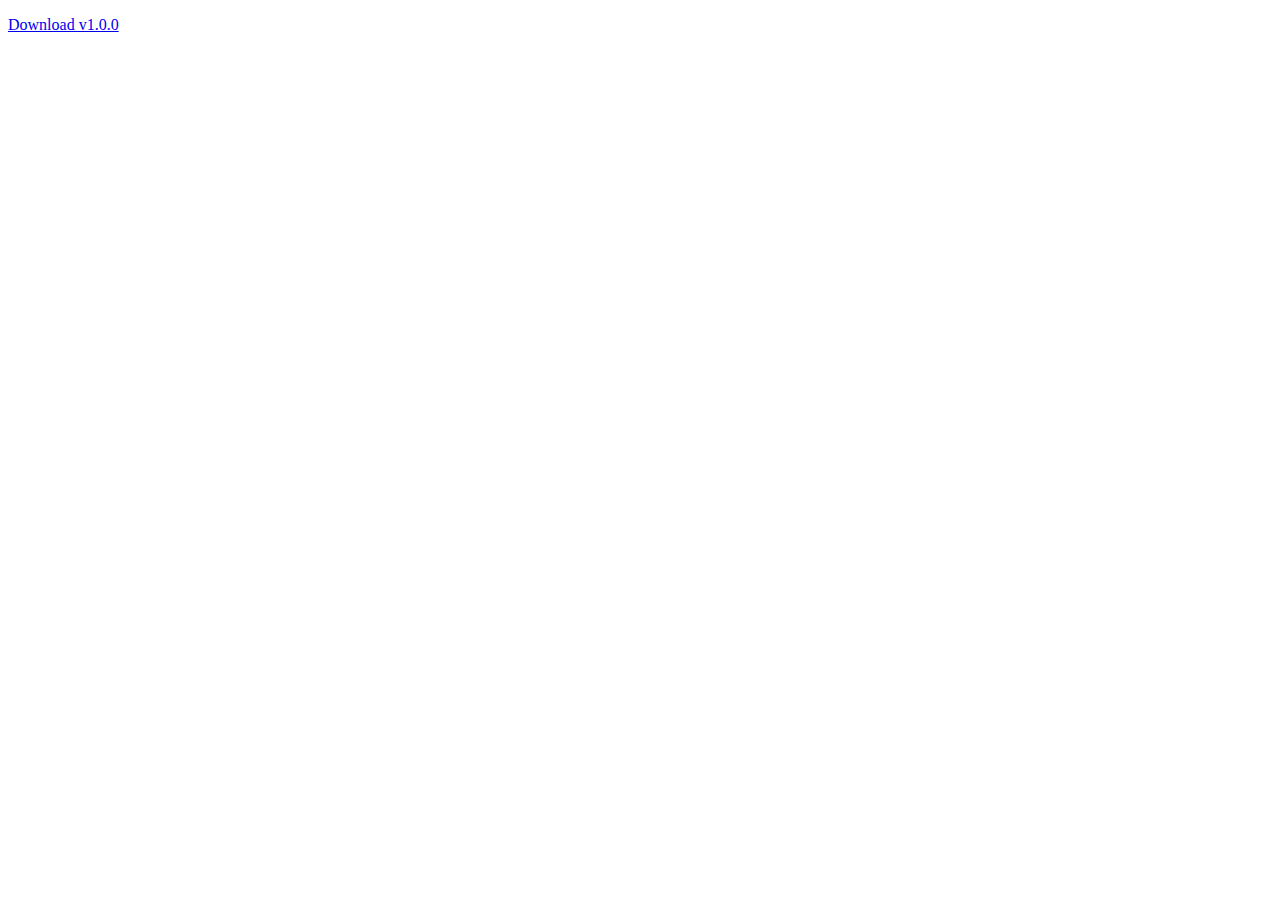
==== index.html @ aa920fe1 "[fix] link" ====
<!DOCTYPE html>
<html lang="ja">
<head>
  <meta charset="UTF-8">
  <title>シンジー</title>
</head>
<body>
  <p><a href="https://chrome.google.com/webstore/detail/gokjcojiiabkpfmkebfgnobhacadeggn" target="_blank">Download v1.0.0</a></p>
</body>
</html>
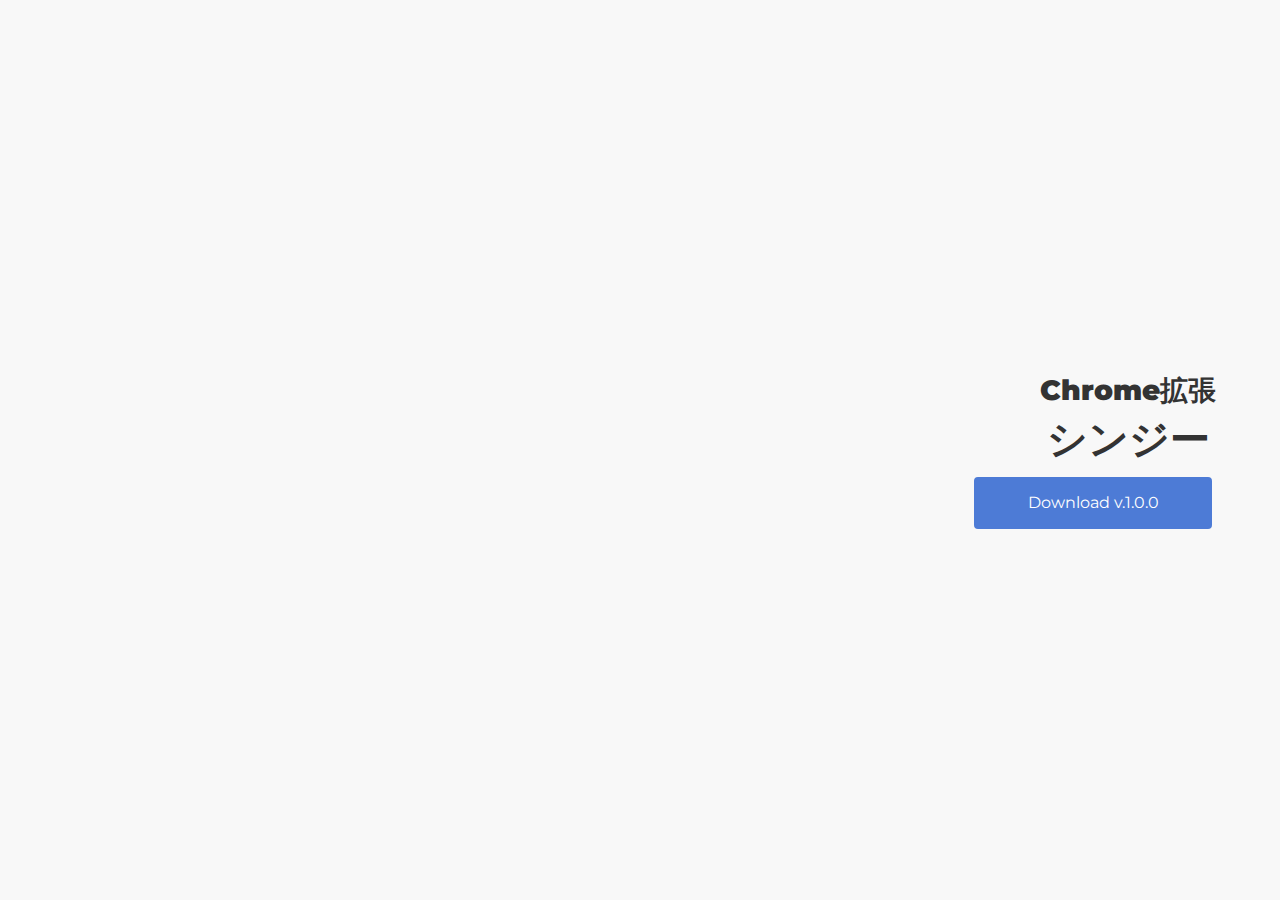
==== commit 42c18abf: "[add] index page" ====
--- a/index.html
+++ b/index.html
@@ -1,10 +1,32 @@
 <!DOCTYPE html>
 <html lang="ja">
-<head>
-  <meta charset="UTF-8">
-  <title>シンジー</title>
-</head>
-<body>
-  <p><a href="https://chrome.google.com/webstore/detail/gokjcojiiabkpfmkebfgnobhacadeggn" target="_blank">Download v1.0.0</a></p>
-</body>
+  <head>
+    <meta charset="utf-8">
+    <meta http-equiv="X-UA-Compatible" content="IE=edge">
+    <meta name="viewport" content="width=device-width, initial-scale=1">
+    <title>Chrome拡張機能「シンジー」</title>
+    <meta name="description" content="ファンの皆様にお送りする、シンジーのChrome拡張機能（非公式）です">
+    <meta name="keywords" content="シンジー">
+    <meta property="og:title" content="Chrome拡張機能「シンジー」">
+    <meta property="og:type" content="website">
+    <meta property="og:image" content="https://utzmie.github.io/shinji-extension/assets/img/shinji.png">
+    <meta property="og:url" content="https://utzmie.github.io/shinji-extension/">
+    <meta property="og:description" content="ファンの皆様にお送りする、シンジーのChrome拡張機能（非公式）です">
+    <meta property="og:site_name" content="Chrome拡張機能「シンジー」">
+    <meta property="og:locale" content="ja_JP">
+    <link rel="canonical" href="https://utzmie.github.io/shinji-extension/">
+    <link rel="stylesheet" href="./assets/css/style.min.css">
+    <link rel="stylesheet" href="//fonts.googleapis.com/css?family=Montserrat">
+  </head>
+  <body>
+    <main class="l-container">
+      <div class="l-contents">
+        <h1 class="l-title"><img src="./assets/img/chrome.png" alt="" width="64" class="title__icon">
+          <div class="title__text"><span class="title__sub">Chrome拡張</span><br><span class="title__name">シンジー</span></div>
+        </h1>
+        <div class="l-button"><a href="https://chrome.google.com/webstore/detail/gokjcojiiabkpfmkebfgnobhacadeggn" target="_blank" class="button button--primary"><span>Download v.1.0.0</span></a></div>
+      </div>
+      <div style="background-image: url(./assets/img/shinji.png);" class="hero"></div>
+    </main>
+  </body>
 </html>--- a/assets/css/style.min.css
+++ b/assets/css/style.min.css
@@ -0,0 +1 @@
+/*! normalize.css v4.0.0 | MIT License | github.com/necolas/normalize.css */html{font-family:sans-serif;-ms-text-size-adjust:100%;-webkit-text-size-adjust:100%}body{margin:0}article,aside,details,figcaption,figure,footer,header,main,menu,nav,section,summary{display:block}audio,canvas,progress,video{display:inline-block}audio:not([controls]){display:none;height:0}progress{vertical-align:baseline}[hidden],template{display:none}a{background-color:transparent}a:active,a:hover{outline-width:0}abbr[title]{border-bottom:none;text-decoration:underline;text-decoration:underline dotted}b,strong{font-weight:inherit;font-weight:bolder}dfn{font-style:italic}h1{font-size:2em;margin:.67em 0}mark{background-color:#ff0;color:#000}small{font-size:80%}sub,sup{font-size:75%;line-height:0;position:relative;vertical-align:baseline}sub{bottom:-.25em}sup{top:-.5em}img{border-style:none}svg:not(:root){overflow:hidden}code,kbd,pre,samp{font-family:monospace,monospace;font-size:1em}figure{margin:1em 40px}hr{box-sizing:content-box;height:0;overflow:visible}button,input,select,textarea{font:inherit}optgroup{font-weight:700}button,input,select{overflow:visible}button,input,select,textarea{margin:0}button,select{text-transform:none}[type=button],[type=reset],[type=submit],button{cursor:pointer}[disabled]{cursor:default}[type=reset],[type=submit],button,html [type=button]{-webkit-appearance:button}button::-moz-focus-inner,input::-moz-focus-inner{border:0;padding:0}button:-moz-focusring,input:-moz-focusring{outline:1px dotted ButtonText}fieldset{border:1px solid silver;margin:0 2px;padding:.35em .625em .75em}legend{box-sizing:border-box;color:inherit;display:table;max-width:100%;padding:0;white-space:normal}textarea{overflow:auto}[type=checkbox],[type=radio]{box-sizing:border-box;padding:0}[type=number]::-webkit-inner-spin-button,[type=number]::-webkit-outer-spin-button{height:auto}[type=search]{-webkit-appearance:textfield}[type=search]::-webkit-search-cancel-button,[type=search]::-webkit-search-decoration{-webkit-appearance:none}:root{box-sizing:border-box}*,:after,:before{box-sizing:inherit}body,html{margin:0;padding:0}html{font-size:10px}body{background-color:#f8f8f8;color:#333;font-family:Montserrat,-apple-system,BlinkMacSystemFont,Helvetica,Hiragino Kaku Gothic ProN,Meiryo,sans-serif;font-size:1.6rem;line-height:1.6}address{font-style:normal}a{color:#1a0dab;text-decoration:underline}a:focus,a:hover{color:#9e272d;text-decoration:none}a:active{color:#9e272d;text-decoration:underline}h1,h2,h3,h4,h5,h6{font-weight:400}img{height:auto;vertical-align:bottom}iframe,img{max-width:100%}.l-contents{position:absolute;z-index:1;right:5%;height:100%;margin:auto;-ms-flex-direction:column;flex-direction:column}.l-contents,.l-contents .l-title{display:-ms-flexbox;display:flex;-ms-flex-align:center;align-items:center;-ms-flex-pack:center;justify-content:center}.l-contents .l-title{margin:0 auto;padding:0;text-align:center;font-size:2.8rem;font-weight:900;line-height:1.4}.l-contents .l-title img{margin-right:1rem}.l-contents .l-title .title__text{text-align:center}.l-contents .l-title .title__name{font-size:4rem}.l-contents .l-button{text-align:center;width:100%;margin:.618em 0 0}.l-contents .l-button .button{display:block;margin-left:.5em;margin-right:.25em}.button{position:relative;display:inline-block;max-width:100%;font-size:1.6rem;line-height:1;cursor:pointer;text-align:center;background-color:transparent;color:#333;border:2px solid #ddd;border-radius:0;padding:1em 2em;font-weight:400;transition:all .15s linear;border-radius:4px}.button,.button:active{text-decoration:none}.button:focus,.button:hover{border-color:#333;background-color:#333;color:#fff;outline:0}.button--block{display:block;width:100%}.button--primary{border-color:#4d7bd6;background-color:#4d7bd6;color:#fff}.button--primary:focus,.button--primary:hover{border-color:#5c92ff;background-color:#5c92ff}.hero{position:relative;width:100vw;height:100vh;background-repeat:no-repeat;background-size:cover;background-position:50% 50%}.clearfix:after{content:'';clear:both;display:block}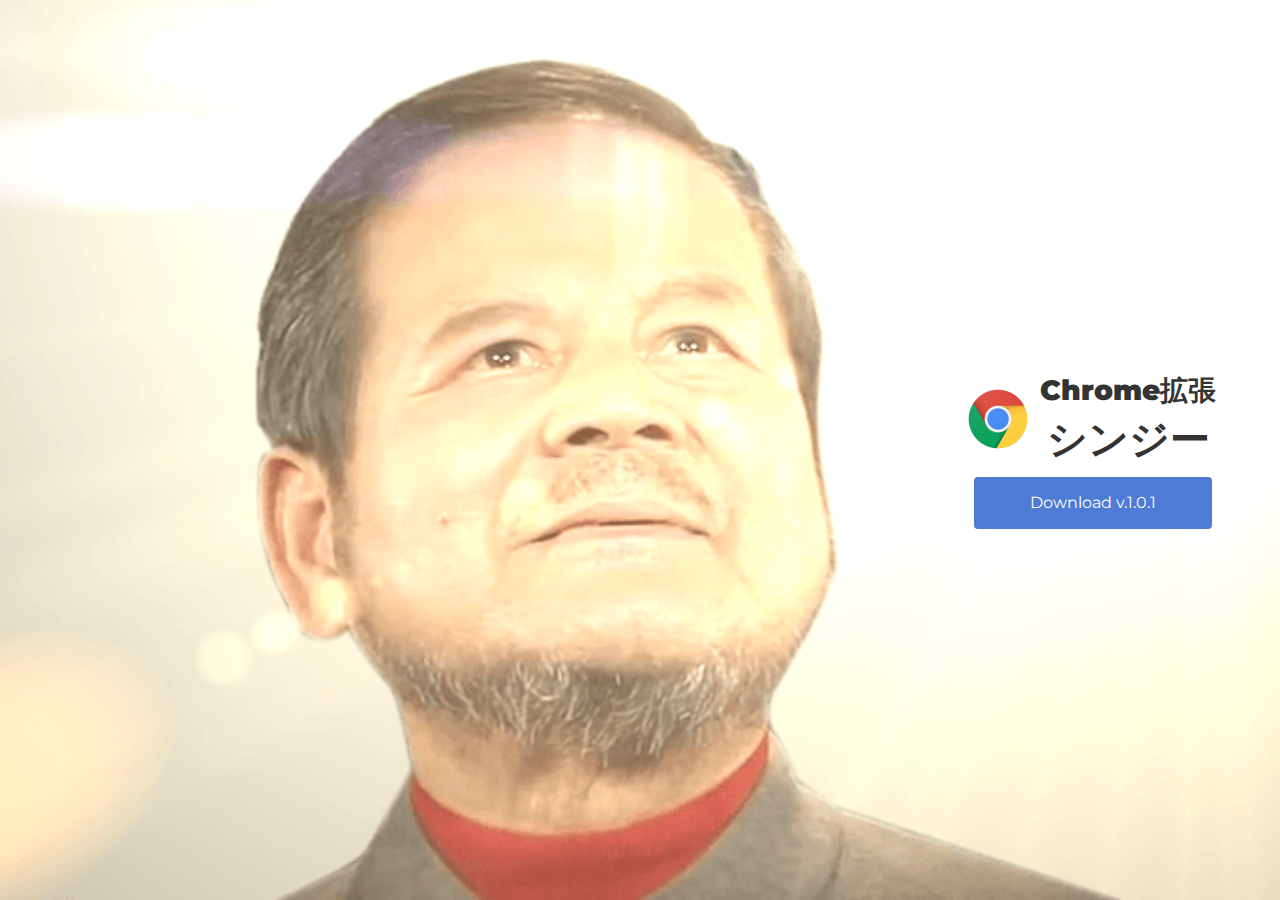
==== commit ea7fa47a: "[fix] version 1.0.1" ====
--- a/index.html
+++ b/index.html
@@ -24,7 +24,7 @@
         <h1 class="l-title"><img src="./assets/img/chrome.png" alt="" width="64" class="title__icon">
           <div class="title__text"><span class="title__sub">Chrome拡張</span><br><span class="title__name">シンジー</span></div>
         </h1>
-        <div class="l-button"><a href="https://chrome.google.com/webstore/detail/gokjcojiiabkpfmkebfgnobhacadeggn" target="_blank" class="button button--primary"><span>Download v.1.0.0</span></a></div>
+        <div class="l-button"><a href="https://chrome.google.com/webstore/detail/gokjcojiiabkpfmkebfgnobhacadeggn" target="_blank" class="button button--primary"><span>Download v.1.0.1</span></a></div>
       </div>
       <div style="background-image: url(./assets/img/shinji.png);" class="hero"></div>
     </main>
--- a/assets/css/style.min.css
+++ b/assets/css/style.min.css
@@ -1 +1 @@
-/*! normalize.css v4.0.0 | MIT License | github.com/necolas/normalize.css */html{font-family:sans-serif;-ms-text-size-adjust:100%;-webkit-text-size-adjust:100%}body{margin:0}article,aside,details,figcaption,figure,footer,header,main,menu,nav,section,summary{display:block}audio,canvas,progress,video{display:inline-block}audio:not([controls]){display:none;height:0}progress{vertical-align:baseline}[hidden],template{display:none}a{background-color:transparent}a:active,a:hover{outline-width:0}abbr[title]{border-bottom:none;text-decoration:underline;text-decoration:underline dotted}b,strong{font-weight:inherit;font-weight:bolder}dfn{font-style:italic}h1{font-size:2em;margin:.67em 0}mark{background-color:#ff0;color:#000}small{font-size:80%}sub,sup{font-size:75%;line-height:0;position:relative;vertical-align:baseline}sub{bottom:-.25em}sup{top:-.5em}img{border-style:none}svg:not(:root){overflow:hidden}code,kbd,pre,samp{font-family:monospace,monospace;font-size:1em}figure{margin:1em 40px}hr{box-sizing:content-box;height:0;overflow:visible}button,input,select,textarea{font:inherit}optgroup{font-weight:700}button,input,select{overflow:visible}button,input,select,textarea{margin:0}button,select{text-transform:none}[type=button],[type=reset],[type=submit],button{cursor:pointer}[disabled]{cursor:default}[type=reset],[type=submit],button,html [type=button]{-webkit-appearance:button}button::-moz-focus-inner,input::-moz-focus-inner{border:0;padding:0}button:-moz-focusring,input:-moz-focusring{outline:1px dotted ButtonText}fieldset{border:1px solid silver;margin:0 2px;padding:.35em .625em .75em}legend{box-sizing:border-box;color:inherit;display:table;max-width:100%;padding:0;white-space:normal}textarea{overflow:auto}[type=checkbox],[type=radio]{box-sizing:border-box;padding:0}[type=number]::-webkit-inner-spin-button,[type=number]::-webkit-outer-spin-button{height:auto}[type=search]{-webkit-appearance:textfield}[type=search]::-webkit-search-cancel-button,[type=search]::-webkit-search-decoration{-webkit-appearance:none}:root{box-sizing:border-box}*,:after,:before{box-sizing:inherit}body,html{margin:0;padding:0}html{font-size:10px}body{background-color:#f8f8f8;color:#333;font-family:Montserrat,-apple-system,BlinkMacSystemFont,Helvetica,Hiragino Kaku Gothic ProN,Meiryo,sans-serif;font-size:1.6rem;line-height:1.6}address{font-style:normal}a{color:#1a0dab;text-decoration:underline}a:focus,a:hover{color:#9e272d;text-decoration:none}a:active{color:#9e272d;text-decoration:underline}h1,h2,h3,h4,h5,h6{font-weight:400}img{height:auto;vertical-align:bottom}iframe,img{max-width:100%}.l-contents{position:absolute;z-index:1;right:5%;height:100%;margin:auto;-ms-flex-direction:column;flex-direction:column}.l-contents,.l-contents .l-title{display:-ms-flexbox;display:flex;-ms-flex-align:center;align-items:center;-ms-flex-pack:center;justify-content:center}.l-contents .l-title{margin:0 auto;padding:0;text-align:center;font-size:2.8rem;font-weight:900;line-height:1.4}.l-contents .l-title img{margin-right:1rem}.l-contents .l-title .title__text{text-align:center}.l-contents .l-title .title__name{font-size:4rem}.l-contents .l-button{text-align:center;width:100%;margin:.618em 0 0}.l-contents .l-button .button{display:block;margin-left:.5em;margin-right:.25em}.button{position:relative;display:inline-block;max-width:100%;font-size:1.6rem;line-height:1;cursor:pointer;text-align:center;background-color:transparent;color:#333;border:2px solid #ddd;border-radius:0;padding:1em 2em;font-weight:400;transition:all .15s linear;border-radius:4px}.button,.button:active{text-decoration:none}.button:focus,.button:hover{border-color:#333;background-color:#333;color:#fff;outline:0}.button--block{display:block;width:100%}.button--primary{border-color:#4d7bd6;background-color:#4d7bd6;color:#fff}.button--primary:focus,.button--primary:hover{border-color:#5c92ff;background-color:#5c92ff}.hero{position:relative;width:100vw;height:100vh;background-repeat:no-repeat;background-size:cover;background-position:50% 50%}.clearfix:after{content:'';clear:both;display:block}+/*! normalize.css v4.0.0 | MIT License | github.com/necolas/normalize.css */html{font-family:sans-serif;-ms-text-size-adjust:100%;-webkit-text-size-adjust:100%}body{margin:0}article,aside,details,figcaption,figure,footer,header,main,menu,nav,section,summary{display:block}audio,canvas,progress,video{display:inline-block}audio:not([controls]){display:none;height:0}progress{vertical-align:baseline}[hidden],template{display:none}a{background-color:transparent}a:active,a:hover{outline-width:0}abbr[title]{border-bottom:none;text-decoration:underline;text-decoration:underline dotted}b,strong{font-weight:inherit;font-weight:bolder}dfn{font-style:italic}h1{font-size:2em;margin:.67em 0}mark{background-color:#ff0;color:#000}small{font-size:80%}sub,sup{font-size:75%;line-height:0;position:relative;vertical-align:baseline}sub{bottom:-.25em}sup{top:-.5em}img{border-style:none}svg:not(:root){overflow:hidden}code,kbd,pre,samp{font-family:monospace,monospace;font-size:1em}figure{margin:1em 40px}hr{box-sizing:content-box;height:0;overflow:visible}button,input,select,textarea{font:inherit}optgroup{font-weight:700}button,input,select{overflow:visible}button,input,select,textarea{margin:0}button,select{text-transform:none}[type=button],[type=reset],[type=submit],button{cursor:pointer}[disabled]{cursor:default}[type=reset],[type=submit],button,html [type=button]{-webkit-appearance:button}button::-moz-focus-inner,input::-moz-focus-inner{border:0;padding:0}button:-moz-focusring,input:-moz-focusring{outline:1px dotted ButtonText}fieldset{border:1px solid silver;margin:0 2px;padding:.35em .625em .75em}legend{box-sizing:border-box;color:inherit;display:table;max-width:100%;padding:0;white-space:normal}textarea{overflow:auto}[type=checkbox],[type=radio]{box-sizing:border-box;padding:0}[type=number]::-webkit-inner-spin-button,[type=number]::-webkit-outer-spin-button{height:auto}[type=search]{-webkit-appearance:textfield}[type=search]::-webkit-search-cancel-button,[type=search]::-webkit-search-decoration{-webkit-appearance:none}:root{box-sizing:border-box}*,:after,:before{box-sizing:inherit}body,html{margin:0;padding:0}html{font-size:10px}body{background-color:#f8f8f8;color:#333;font-family:Montserrat,-apple-system,BlinkMacSystemFont,Helvetica,Hiragino Kaku Gothic ProN,Meiryo,sans-serif;font-size:1.6rem;line-height:1.6}address{font-style:normal}a{color:#1a0dab;text-decoration:underline}a:focus,a:hover{color:#9e272d;text-decoration:none}a:active{color:#9e272d;text-decoration:underline}h1,h2,h3,h4,h5,h6{font-weight:400}img{height:auto;vertical-align:bottom}iframe,img{max-width:100%}.l-contents{position:absolute;z-index:1;right:5%;height:100%;margin:auto;display:-ms-flexbox;display:flex;-ms-flex-align:center;align-items:center;-ms-flex-direction:column;flex-direction:column;-ms-flex-pack:center;justify-content:center}@media (max-width:640px){.l-contents{position:absolute;left:0;right:0;bottom:22px;height:auto;margin-left:10%;margin-right:10%}}.l-contents .l-title{margin:0 auto;padding:0;text-align:center;font-size:2.8rem;font-weight:900;line-height:1.4;display:-ms-flexbox;display:flex;-ms-flex-align:center;align-items:center;-ms-flex-pack:center;justify-content:center}.l-contents .l-title img{margin-right:1rem}.l-contents .l-title .title__text{text-align:center}.l-contents .l-title .title__name{font-size:4rem}@media (max-width:640px){.l-contents .l-title{font-size:1.8rem}.l-contents .l-title .title__name{font-size:2.6rem}}.l-contents .l-button{text-align:center;width:100%;margin:.618em 0 0}.l-contents .l-button .button{display:block;margin-left:.5em;margin-right:.25em}@media (max-width:640px){.l-contents .l-button{margin-top:1.618em}.l-contents .l-button .button{margin-left:0;margin-right:0}}.button{position:relative;display:inline-block;max-width:100%;font-size:1.6rem;line-height:1;cursor:pointer;text-align:center;background-color:transparent;color:#333;border:2px solid #ddd;border-radius:0;padding:1em 2em;font-weight:400;transition:all .15s linear;border-radius:4px}.button,.button:active{text-decoration:none}.button:focus,.button:hover{border-color:#333;background-color:#333;color:#fff;outline:0}.button--block{display:block;width:100%}.button--primary{border-color:#4d7bd6;background-color:#4d7bd6;color:#fff}.button--primary:focus,.button--primary:hover{border-color:#5c92ff;background-color:#5c92ff}.hero{position:relative;width:100vw;height:100vh;background-repeat:no-repeat;background-size:cover;background-position:50% 50%}.clearfix:after{content:'';clear:both;display:block}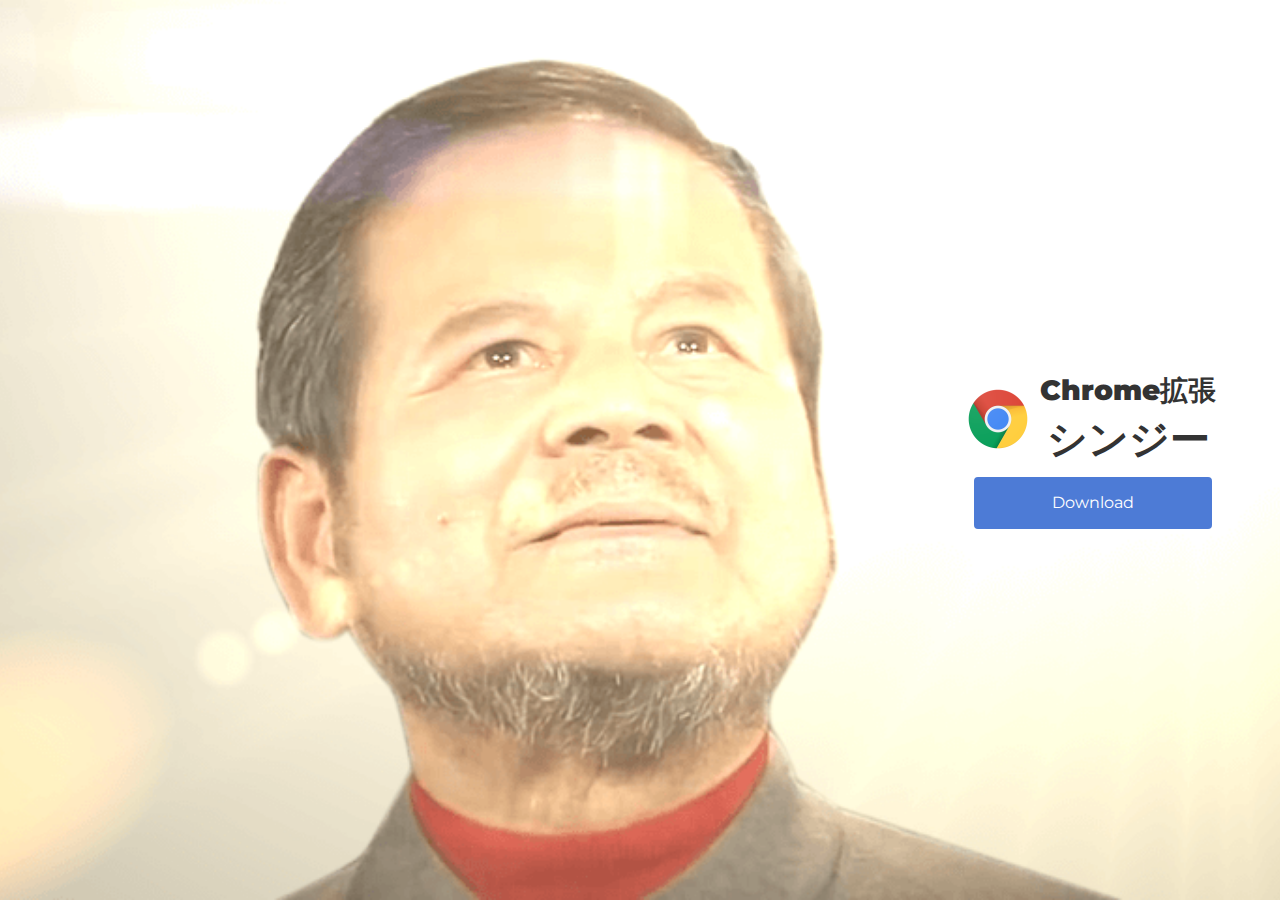
==== commit 7f730d50: "[remove] version on button" ====
--- a/index.html
+++ b/index.html
@@ -14,6 +14,10 @@
     <meta property="og:description" content="ファンの皆様にお送りする、シンジーのChrome拡張機能（非公式）です">
     <meta property="og:site_name" content="Chrome拡張機能「シンジー」">
     <meta property="og:locale" content="ja_JP">
+    <meta name="twitter:card" content="summary">
+    <meta name="twitter:title" content="Chrome拡張機能「シンジー」">
+    <meta name="twitter:description" content="ファンの皆様にお送りする、シンジーのChrome拡張機能（非公式）です">
+    <meta name="twitter:image" content="https://utzmie.github.io/shinji-extension/assets/img/shinji.png">
     <link rel="canonical" href="https://utzmie.github.io/shinji-extension/">
     <link rel="stylesheet" href="./assets/css/style.min.css">
     <link rel="stylesheet" href="//fonts.googleapis.com/css?family=Montserrat">
@@ -21,10 +25,13 @@
   <body>
     <main class="l-container">
       <div class="l-contents">
-        <h1 class="l-title"><img src="./assets/img/chrome.png" alt="" width="64" class="title__icon">
-          <div class="title__text"><span class="title__sub">Chrome拡張</span><br><span class="title__name">シンジー</span></div>
-        </h1>
-        <div class="l-button"><a href="https://chrome.google.com/webstore/detail/gokjcojiiabkpfmkebfgnobhacadeggn" target="_blank" class="button button--primary"><span>Download v.1.0.1</span></a></div>
+        <div class="l-contents__inner">
+          <h1 class="l-title">
+            <div class="title__icon"><img src="./assets/img/chrome.png" alt="" width="64"></div>
+            <div class="title__text"><span class="title__sub">Chrome拡張</span><span class="title__name">シンジー</span></div>
+          </h1>
+          <div class="l-button"><a href="https://chrome.google.com/webstore/detail/gokjcojiiabkpfmkebfgnobhacadeggn" target="_blank" class="button button--primary"><span>Download</span></a></div>
+        </div>
       </div>
       <div style="background-image: url(./assets/img/shinji.png);" class="hero"></div>
     </main>
--- a/assets/css/style.min.css
+++ b/assets/css/style.min.css
@@ -1 +1 @@
-/*! normalize.css v4.0.0 | MIT License | github.com/necolas/normalize.css */html{font-family:sans-serif;-ms-text-size-adjust:100%;-webkit-text-size-adjust:100%}body{margin:0}article,aside,details,figcaption,figure,footer,header,main,menu,nav,section,summary{display:block}audio,canvas,progress,video{display:inline-block}audio:not([controls]){display:none;height:0}progress{vertical-align:baseline}[hidden],template{display:none}a{background-color:transparent}a:active,a:hover{outline-width:0}abbr[title]{border-bottom:none;text-decoration:underline;text-decoration:underline dotted}b,strong{font-weight:inherit;font-weight:bolder}dfn{font-style:italic}h1{font-size:2em;margin:.67em 0}mark{background-color:#ff0;color:#000}small{font-size:80%}sub,sup{font-size:75%;line-height:0;position:relative;vertical-align:baseline}sub{bottom:-.25em}sup{top:-.5em}img{border-style:none}svg:not(:root){overflow:hidden}code,kbd,pre,samp{font-family:monospace,monospace;font-size:1em}figure{margin:1em 40px}hr{box-sizing:content-box;height:0;overflow:visible}button,input,select,textarea{font:inherit}optgroup{font-weight:700}button,input,select{overflow:visible}button,input,select,textarea{margin:0}button,select{text-transform:none}[type=button],[type=reset],[type=submit],button{cursor:pointer}[disabled]{cursor:default}[type=reset],[type=submit],button,html [type=button]{-webkit-appearance:button}button::-moz-focus-inner,input::-moz-focus-inner{border:0;padding:0}button:-moz-focusring,input:-moz-focusring{outline:1px dotted ButtonText}fieldset{border:1px solid silver;margin:0 2px;padding:.35em .625em .75em}legend{box-sizing:border-box;color:inherit;display:table;max-width:100%;padding:0;white-space:normal}textarea{overflow:auto}[type=checkbox],[type=radio]{box-sizing:border-box;padding:0}[type=number]::-webkit-inner-spin-button,[type=number]::-webkit-outer-spin-button{height:auto}[type=search]{-webkit-appearance:textfield}[type=search]::-webkit-search-cancel-button,[type=search]::-webkit-search-decoration{-webkit-appearance:none}:root{box-sizing:border-box}*,:after,:before{box-sizing:inherit}body,html{margin:0;padding:0}html{font-size:10px}body{background-color:#f8f8f8;color:#333;font-family:Montserrat,-apple-system,BlinkMacSystemFont,Helvetica,Hiragino Kaku Gothic ProN,Meiryo,sans-serif;font-size:1.6rem;line-height:1.6}address{font-style:normal}a{color:#1a0dab;text-decoration:underline}a:focus,a:hover{color:#9e272d;text-decoration:none}a:active{color:#9e272d;text-decoration:underline}h1,h2,h3,h4,h5,h6{font-weight:400}img{height:auto;vertical-align:bottom}iframe,img{max-width:100%}.l-contents{position:absolute;z-index:1;right:5%;height:100%;margin:auto;display:-ms-flexbox;display:flex;-ms-flex-align:center;align-items:center;-ms-flex-direction:column;flex-direction:column;-ms-flex-pack:center;justify-content:center}@media (max-width:640px){.l-contents{position:absolute;left:0;right:0;bottom:22px;height:auto;margin-left:10%;margin-right:10%}}.l-contents .l-title{margin:0 auto;padding:0;text-align:center;font-size:2.8rem;font-weight:900;line-height:1.4;display:-ms-flexbox;display:flex;-ms-flex-align:center;align-items:center;-ms-flex-pack:center;justify-content:center}.l-contents .l-title img{margin-right:1rem}.l-contents .l-title .title__text{text-align:center}.l-contents .l-title .title__name{font-size:4rem}@media (max-width:640px){.l-contents .l-title{font-size:1.8rem}.l-contents .l-title .title__name{font-size:2.6rem}}.l-contents .l-button{text-align:center;width:100%;margin:.618em 0 0}.l-contents .l-button .button{display:block;margin-left:.5em;margin-right:.25em}@media (max-width:640px){.l-contents .l-button{margin-top:1.618em}.l-contents .l-button .button{margin-left:0;margin-right:0}}.button{position:relative;display:inline-block;max-width:100%;font-size:1.6rem;line-height:1;cursor:pointer;text-align:center;background-color:transparent;color:#333;border:2px solid #ddd;border-radius:0;padding:1em 2em;font-weight:400;transition:all .15s linear;border-radius:4px}.button,.button:active{text-decoration:none}.button:focus,.button:hover{border-color:#333;background-color:#333;color:#fff;outline:0}.button--block{display:block;width:100%}.button--primary{border-color:#4d7bd6;background-color:#4d7bd6;color:#fff}.button--primary:focus,.button--primary:hover{border-color:#5c92ff;background-color:#5c92ff}.hero{position:relative;width:100vw;height:100vh;background-repeat:no-repeat;background-size:cover;background-position:50% 50%}.clearfix:after{content:'';clear:both;display:block}+/*! normalize.css v4.0.0 | MIT License | github.com/necolas/normalize.css */html{font-family:sans-serif;-ms-text-size-adjust:100%;-webkit-text-size-adjust:100%}body{margin:0}article,aside,details,figcaption,figure,footer,header,main,menu,nav,section,summary{display:block}audio,canvas,progress,video{display:inline-block}audio:not([controls]){display:none;height:0}progress{vertical-align:baseline}[hidden],template{display:none}a{background-color:transparent}a:active,a:hover{outline-width:0}abbr[title]{border-bottom:none;text-decoration:underline;text-decoration:underline dotted}b,strong{font-weight:inherit;font-weight:bolder}dfn{font-style:italic}h1{font-size:2em;margin:.67em 0}mark{background-color:#ff0;color:#000}small{font-size:80%}sub,sup{font-size:75%;line-height:0;position:relative;vertical-align:baseline}sub{bottom:-.25em}sup{top:-.5em}img{border-style:none}svg:not(:root){overflow:hidden}code,kbd,pre,samp{font-family:monospace,monospace;font-size:1em}figure{margin:1em 40px}hr{box-sizing:content-box;height:0;overflow:visible}button,input,select,textarea{font:inherit}optgroup{font-weight:700}button,input,select{overflow:visible}button,input,select,textarea{margin:0}button,select{text-transform:none}[type=button],[type=reset],[type=submit],button{cursor:pointer}[disabled]{cursor:default}[type=reset],[type=submit],button,html [type=button]{-webkit-appearance:button}button::-moz-focus-inner,input::-moz-focus-inner{border:0;padding:0}button:-moz-focusring,input:-moz-focusring{outline:1px dotted ButtonText}fieldset{border:1px solid silver;margin:0 2px;padding:.35em .625em .75em}legend{box-sizing:border-box;color:inherit;display:table;max-width:100%;padding:0;white-space:normal}textarea{overflow:auto}[type=checkbox],[type=radio]{box-sizing:border-box;padding:0}[type=number]::-webkit-inner-spin-button,[type=number]::-webkit-outer-spin-button{height:auto}[type=search]{-webkit-appearance:textfield}[type=search]::-webkit-search-cancel-button,[type=search]::-webkit-search-decoration{-webkit-appearance:none}:root{box-sizing:border-box}*,:after,:before{box-sizing:inherit}body,html{margin:0;padding:0}html{font-size:10px}body{background-color:#f8f8f8;color:#333;font-family:Montserrat,-apple-system,BlinkMacSystemFont,Helvetica,Hiragino Kaku Gothic ProN,Meiryo,sans-serif;font-size:1.6rem;line-height:1.6}address{font-style:normal}a{color:#1a0dab;text-decoration:underline}a:focus,a:hover{color:#9e272d;text-decoration:none}a:active{color:#9e272d;text-decoration:underline}h1,h2,h3,h4,h5,h6{font-weight:400}img{height:auto;vertical-align:bottom}iframe,img{max-width:100%}.l-contents{position:absolute;z-index:1;right:5%;height:100%;display:table}@media (max-width:640px){.l-contents{position:absolute;display:block;left:0;right:0;bottom:22px;height:auto;margin-left:10%;margin-right:10%}}.l-contents .l-contents__inner{display:table-cell;vertical-align:middle}@media (max-width:640px){.l-contents .l-contents__inner{display:block}}.l-contents .l-title{margin:0 auto;padding:0;text-align:center;font-size:2.8rem;font-weight:900;line-height:1.4;display:table}.l-contents .l-title .title__icon{display:table-cell;vertical-align:middle;padding-right:1rem}.l-contents .l-title .title__icon img{display:block}.l-contents .l-title .title__text{display:table-cell;vertical-align:middle;text-align:center}.l-contents .l-title .title__text>span{display:block;margin:auto}.l-contents .l-title .title__text .title__name{font-size:4rem}@media (max-width:640px){.l-contents .l-title{font-size:1.8rem}.l-contents .l-title .title__name{font-size:2.6rem}}.l-contents .l-button{text-align:center;width:100%;margin:.618em 0 0}.l-contents .l-button .button{display:block;margin-left:.5em;margin-right:.25em}@media (max-width:640px){.l-contents .l-button{margin-top:1.618em}.l-contents .l-button .button{margin-left:0;margin-right:0}}.button{position:relative;display:inline-block;max-width:100%;font-size:1.6rem;line-height:1;cursor:pointer;text-align:center;background-color:transparent;color:#333;border:2px solid #ddd;border-radius:0;padding:1em 2em;font-weight:400;transition:all .15s linear;border-radius:4px}.button,.button:active{text-decoration:none}.button:focus,.button:hover{border-color:#333;background-color:#333;color:#fff;outline:0}.button--block{display:block;width:100%}.button--primary{border-color:#4d7bd6;background-color:#4d7bd6;color:#fff}.button--primary:focus,.button--primary:hover{border-color:#5c92ff;background-color:#5c92ff}.hero{position:relative;width:100vw;height:100vh;background-repeat:no-repeat;background-size:cover;background-position:50% 50%}.clearfix:after{content:'';clear:both;display:block}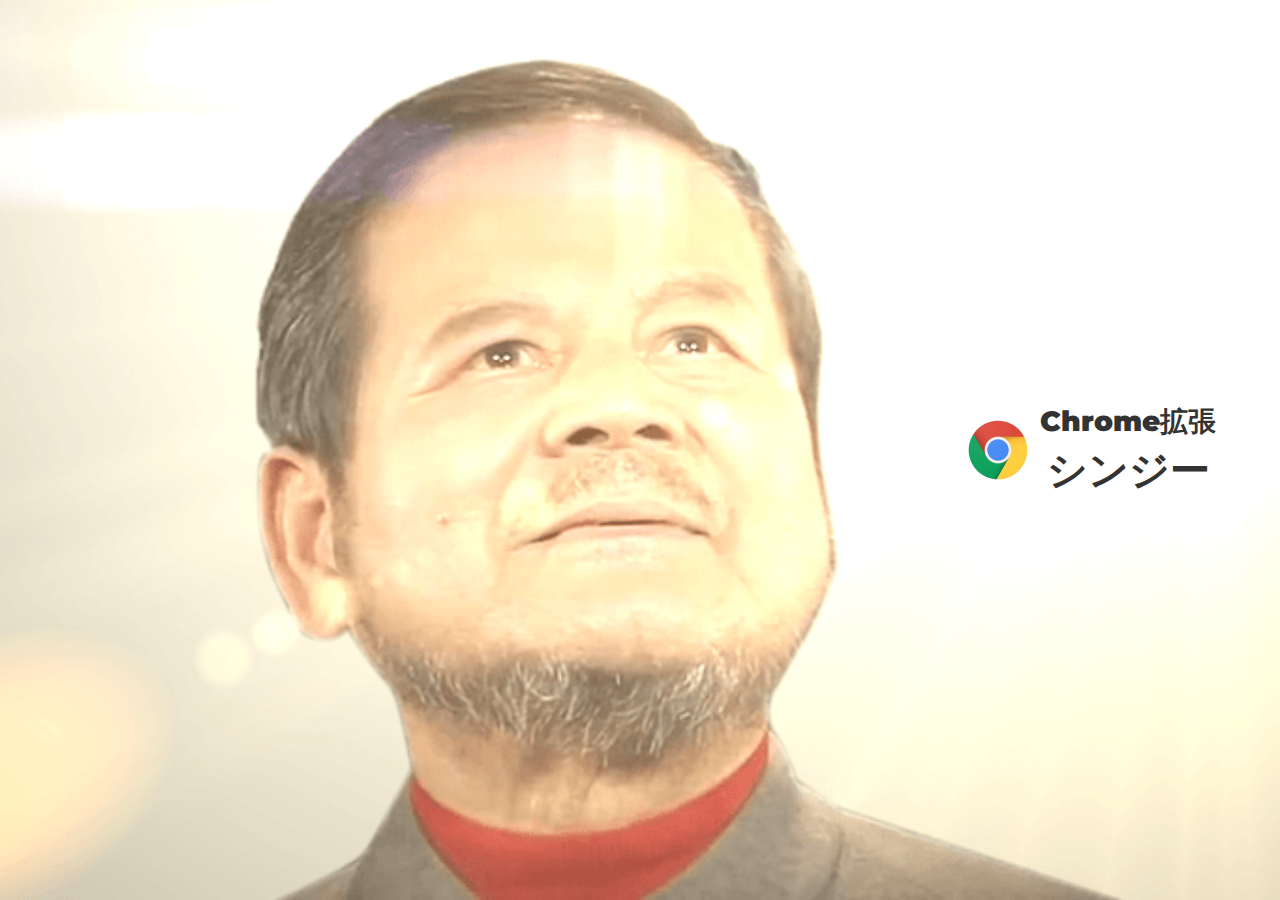
==== commit fb86f7b6: "remove button" ====
--- a/index.html
+++ b/index.html
@@ -20,9 +20,20 @@
     <meta name="twitter:image" content="https://utzmie.github.io/shinji-extension/assets/img/shinji.png">
     <link rel="canonical" href="https://utzmie.github.io/shinji-extension/">
     <link rel="stylesheet" href="./assets/css/style.min.css">
-    <link rel="stylesheet" href="//fonts.googleapis.com/css?family=Montserrat">
+    <link rel="stylesheet" href="//fonts.googleapis.com/css?family=Montserrat"> 
+    <!-- Google Tag Manager -->
+    <script>
+      (function(w,d,s,l,i){w[l]=w[l]||[];w[l].push({'gtm.start':
+      new Date().getTime(),event:'gtm.js'});var f=d.getElementsByTagName(s)[0],
+      j=d.createElement(s),dl=l!='dataLayer'?'&l='+l:'';j.async=true;j.src=
+      'https://www.googletagmanager.com/gtm.js?id='+i+dl;f.parentNode.insertBefore(j,f);
+      })(window,document,'script','dataLayer','GTM-WKMH9W');</script>
+    </script><!-- End Google Tag Manager -->
   </head>
   <body>
+    <!-- Google Tag Manager (noscript) -->
+    <noscript><iframe src="https://www.googletagmanager.com/ns.html?id=GTM-WKMH9W" height="0" width="0" style="display:none;visibility:hidden"></iframe></noscript>
+    <!-- End Google Tag Manager (noscript) -->
     <main class="l-container">
       <div class="l-contents">
         <div class="l-contents__inner">
@@ -30,7 +41,6 @@
             <div class="title__icon"><img src="./assets/img/chrome.png" alt="" width="64"></div>
             <div class="title__text"><span class="title__sub">Chrome拡張</span><span class="title__name">シンジー</span></div>
           </h1>
-          <div class="l-button"><a href="https://chrome.google.com/webstore/detail/gokjcojiiabkpfmkebfgnobhacadeggn" target="_blank" class="button button--primary"><span>Download</span></a></div>
         </div>
       </div>
       <div style="background-image: url(./assets/img/shinji.png);" class="hero"></div>
